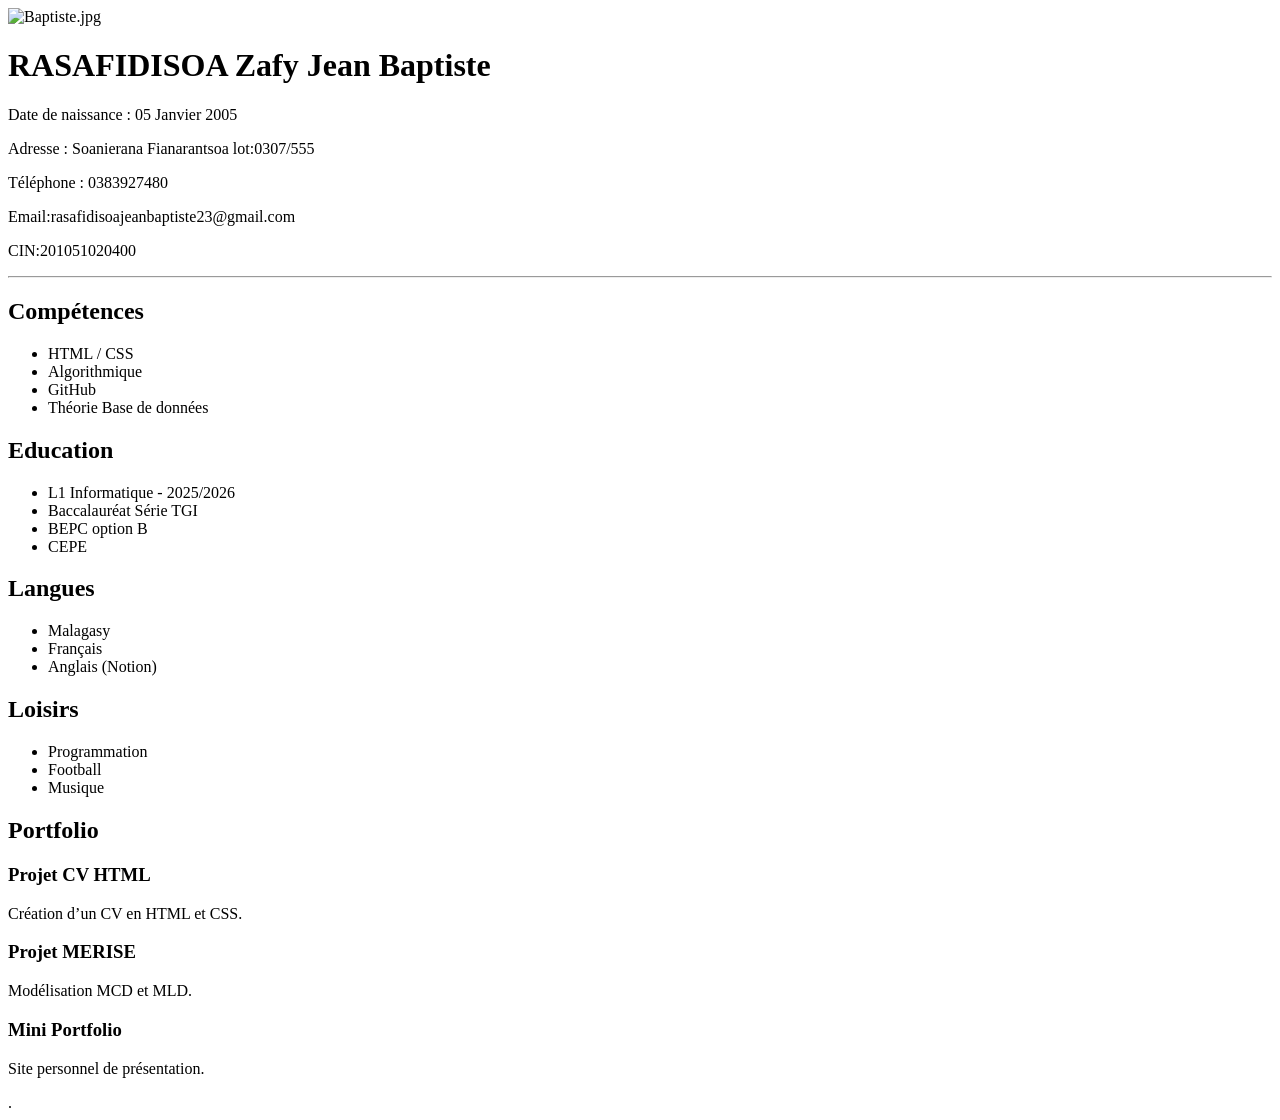
==== index.html @ 7fb0259f "Update and rename index.html.html to index.html" ====
<!DOCTYPE html>
<html lang="fr">
<head>
    <meta charset="UTF-8">
    <title>CV - Rasafidisoa Zafy Jean Baptiste</title>
    <link rel="stylesheet" href="style.css">
</head>
<body>

<div class="cv-container">

    <div class="headsaryer">
        <img src="sary\rasafidisoa zafy jean baptiste.jpg" alt="Baptiste.jpg">
        <div class="info">
            <h1>RASAFIDISOA Zafy Jean Baptiste</h1>
            <p>Date de naissance : 05 Janvier 2005</p>
            <p>Adresse : Soanierana Fianarantsoa lot:0307/555</p>
            <p>Téléphone : 0383927480</p>
            <p>Email:rasafidisoajeanbaptiste23@gmail.com</p>
            <p>CIN:201051020400</p>
        </div>
    </div>

    <hr>

    <h2>Compétences</h2>
    <ul>
        <li>HTML / CSS</li>
        <li>Algorithmique</li>
        <li>GitHub</li>
        <li>Théorie Base de données</li>
    </ul>

    <h2>Education</h2>
    <ul>
        <li>L1 Informatique - 2025/2026</li>
        <li>Baccalauréat Série TGI</li>
        <li>BEPC option B</li>
        <li>CEPE</li>
    </ul>

    <h2>Langues</h2>
    <ul>
        <li>Malagasy</li>
        <li>Français</li>
        <li>Anglais (Notion)</li>
    </ul>

    <h2>Loisirs</h2>
    <ul>
        <li>Programmation</li>
        <li>Football</li>
        <li>Musique</li>
    </ul>

    <!-- PORTFOLIO -->
    <h2>Portfolio</h2>
    <div class="portfolio">
        <div class="project">
            <h3>Projet CV HTML</h3>
            <p>Création d’un CV en HTML et CSS.</p>
        </div>

        <div class="project">
            <h3>Projet MERISE</h3>
            <p>Modélisation MCD et MLD.</p>
        </div>

        <div class="project">
            <h3>Mini Portfolio</h3>
            <p>Site personnel de présentation.</p>
        </div>
    </div>

</div>

</body>
</html>

.
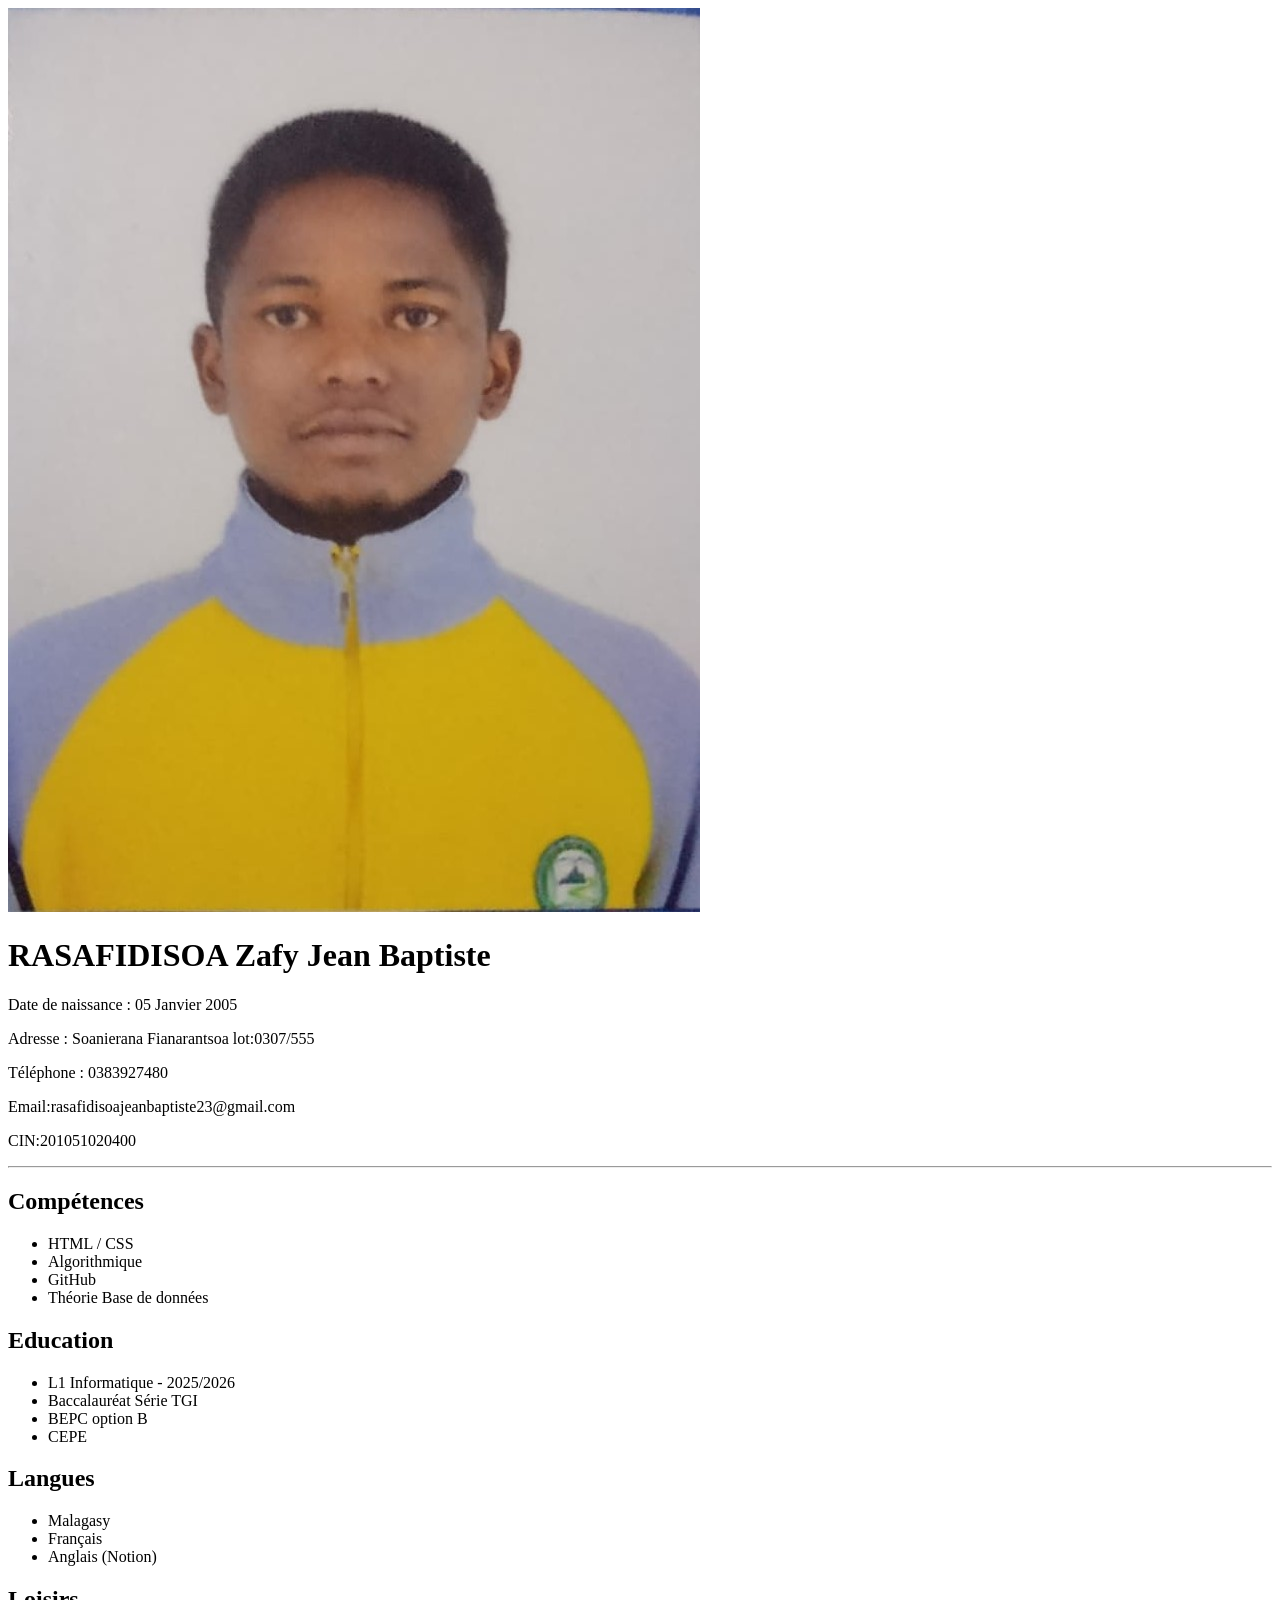
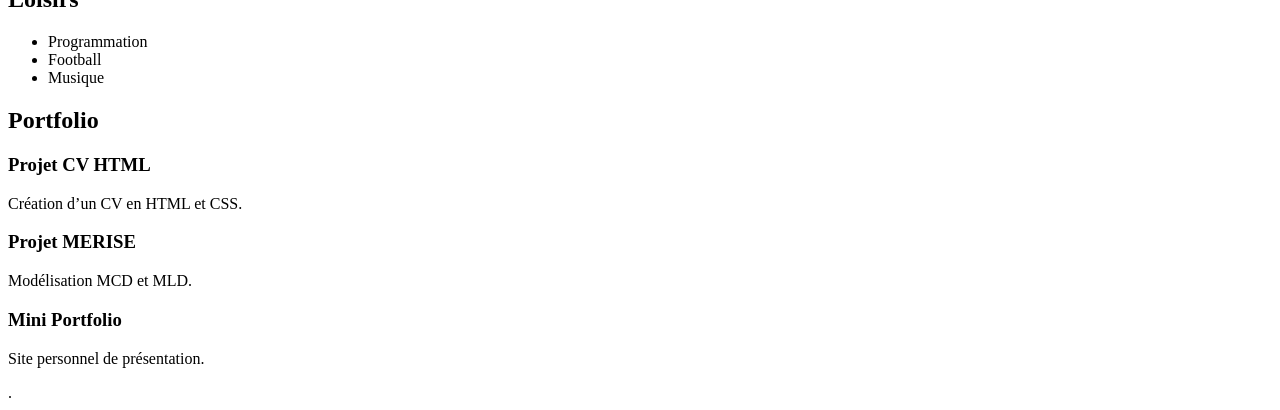
==== commit 5401b09b: "Update image source in CV HTML file" ====
--- a/index.html
+++ b/index.html
@@ -10,7 +10,7 @@
 <div class="cv-container">
 
     <div class="headsaryer">
-        <img src="sary\rasafidisoa zafy jean baptiste.jpg" alt="Baptiste.jpg">
+        <img src="baptiste.jpg" alt="baptiste.jpg">
         <div class="info">
             <h1>RASAFIDISOA Zafy Jean Baptiste</h1>
             <p>Date de naissance : 05 Janvier 2005</p>
@@ -79,3 +79,4 @@
 
 .
 
+
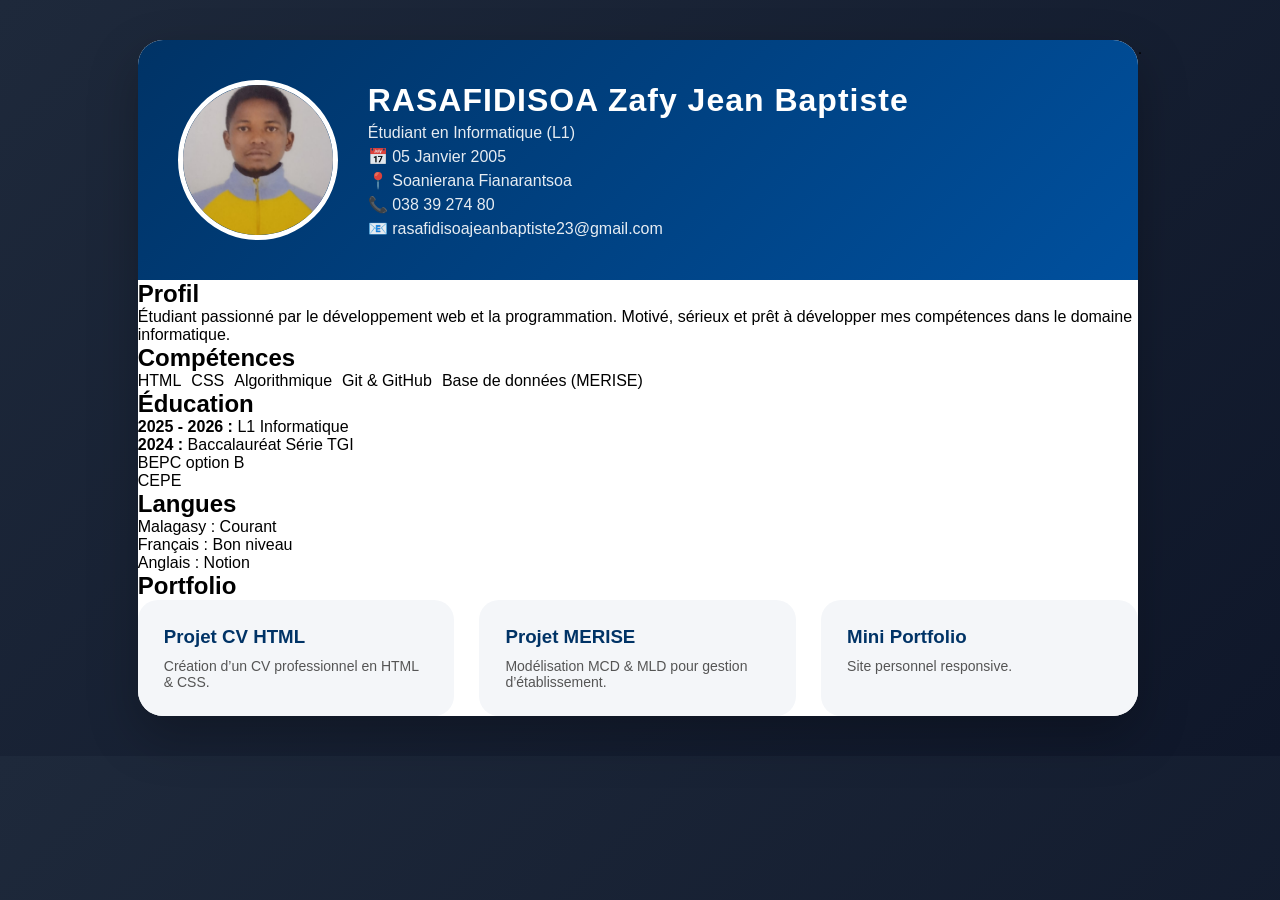
==== commit e508c9b7: "Revise CV layout and add profile section Updated CV to include a professional profile section and im" ====
--- a/index.html
+++ b/index.html
@@ -9,74 +9,83 @@
 
 <div class="cv-container">
 
-    <div class="headsaryer">
-        <img src="baptiste.jpg" alt="baptiste.jpg">
+    <header class="header">
+        <img src="baptiste.jpg" alt="Photo Baptiste">
         <div class="info">
             <h1>RASAFIDISOA Zafy Jean Baptiste</h1>
-            <p>Date de naissance : 05 Janvier 2005</p>
-            <p>Adresse : Soanierana Fianarantsoa lot:0307/555</p>
-            <p>Téléphone : 0383927480</p>
-            <p>Email:rasafidisoajeanbaptiste23@gmail.com</p>
-            <p>CIN:201051020400</p>
+            <p>Étudiant en Informatique (L1)</p>
+            <p>📅 05 Janvier 2005</p>
+            <p>📍 Soanierana Fianarantsoa</p>
+            <p>📞 038 39 274 80</p>
+            <p>📧 rasafidisoajeanbaptiste23@gmail.com</p>
         </div>
-    </div>
+    </header>
 
-    <hr>
+    <section>
+        <h2>Profil</h2>
+        <p>
+            Étudiant passionné par le développement web et la programmation.
+            Motivé, sérieux et prêt à développer mes compétences dans le domaine informatique.
+        </p>
+    </section>
 
-    <h2>Compétences</h2>
-    <ul>
-        <li>HTML / CSS</li>
-        <li>Algorithmique</li>
-        <li>GitHub</li>
-        <li>Théorie Base de données</li>
-    </ul>
+    <section>
+        <h2>Compétences</h2>
+        <div class="skills">
+            <span>HTML</span>
+            <span>CSS</span>
+            <span>Algorithmique</span>
+            <span>Git & GitHub</span>
+            <span>Base de données (MERISE)</span>
+        </div>
+    </section>
 
-    <h2>Education</h2>
-    <ul>
-        <li>L1 Informatique - 2025/2026</li>
-        <li>Baccalauréat Série TGI</li>
-        <li>BEPC option B</li>
-        <li>CEPE</li>
-    </ul>
+    <section>
+        <h2>Éducation</h2>
+        <ul>
+            <li><strong>2025 - 2026 :</strong> L1 Informatique</li>
+            <li><strong>2024 :</strong> Baccalauréat Série TGI</li>
+            <li>BEPC option B</li>
+            <li>CEPE</li>
+        </ul>
+    </section>
 
-    <h2>Langues</h2>
-    <ul>
-        <li>Malagasy</li>
-        <li>Français</li>
-        <li>Anglais (Notion)</li>
-    </ul>
+    <section>
+        <h2>Langues</h2>
+        <ul>
+            <li>Malagasy : Courant</li>
+            <li>Français : Bon niveau</li>
+            <li>Anglais : Notion</li>
+        </ul>
+    </section>
 
-    <h2>Loisirs</h2>
-    <ul>
-        <li>Programmation</li>
-        <li>Football</li>
-        <li>Musique</li>
-    </ul>
+    <section>
+        <h2>Portfolio</h2>
+        <div class="portfolio">
+            <div class="project">
+                <h3>Projet CV HTML</h3>
+                <p>Création d’un CV professionnel en HTML & CSS.</p>
+            </div>
 
-    <!-- PORTFOLIO -->
-    <h2>Portfolio</h2>
-    <div class="portfolio">
-        <div class="project">
-            <h3>Projet CV HTML</h3>
-            <p>Création d’un CV en HTML et CSS.</p>
+            <div class="project">
+                <h3>Projet MERISE</h3>
+                <p>Modélisation MCD & MLD pour gestion d’établissement.</p>
+            </div>
+
+            <div class="project">
+                <h3>Mini Portfolio</h3>
+                <p>Site personnel responsive.</p>
+            </div>
         </div>
-
-        <div class="project">
-            <h3>Projet MERISE</h3>
-            <p>Modélisation MCD et MLD.</p>
-        </div>
-
-        <div class="project">
-            <h3>Mini Portfolio</h3>
-            <p>Site personnel de présentation.</p>
-        </div>
-    </div>
+    </section>
 
 </div>
 
 </body>
 </html>
 
+
 .
 
 
+
--- a/style.css
+++ b/style.css
@@ -0,0 +1,125 @@
+/* RESET */
+* {
+    margin: 0;
+    padding: 0;
+    box-sizing: border-box;
+}
+
+body {
+    font-family: 'Poppins', Arial, sans-serif;
+    background: linear-gradient(135deg, #1e293b, #0f172a);
+    display: flex;
+    justify-content: center;
+    padding: 40px 15px;
+}
+
+/* CONTAINER */
+.cv-container {
+    width: 100%;
+    max-width: 1000px;
+    background: #ffffff;
+    border-radius: 25px;
+    overflow: hidden;
+    box-shadow: 0 20px 50px rgba(0,0,0,0.25);
+}
+
+/* HEADER SECTION */
+.header {
+    background: linear-gradient(135deg, #003366, #00509e);
+    color: white;
+    display: flex;
+    align-items: center;
+    padding: 40px;
+    gap: 30px;
+}
+
+.header img {
+    width: 160px;
+    height: 160px;
+    border-radius: 50%;
+    object-fit: cover;
+    border: 5px solid white;
+}
+
+/* NAME */
+.info h1 {
+    font-size: 32px;
+    letter-spacing: 1px;
+}
+
+.info p {
+    opacity: 0.9;
+    margin-top: 5px;
+}
+
+/* SECTION */
+.section {
+    padding: 35px 40px;
+}
+
+.section h2 {
+    font-size: 22px;
+    color: #003366;
+    margin-bottom: 20px;
+    position: relative;
+}
+
+.section h2::after {
+    content: "";
+    width: 50px;
+    height: 4px;
+    background: #003366;
+    position: absolute;
+    left: 0;
+    bottom: -8px;
+    border-radius: 5px;
+}
+
+/* PORTFOLIO GRID */
+.portfolio {
+    display: grid;
+    grid-template-columns: repeat(auto-fit, minmax(250px, 1fr));
+    gap: 25px;
+}
+
+.project {
+    background: #f4f6f9;
+    padding: 25px;
+    border-radius: 20px;
+    transition: 0.4s ease;
+    cursor: pointer;
+    border: 1px solid transparent;
+}
+
+.project:hover {
+    transform: translateY(-8px);
+    box-shadow: 0 15px 30px rgba(0,0,0,0.15);
+    border: 1px solid #003366;
+}
+
+.project h3 {
+    color: #003366;
+    margin-bottom: 10px;
+}
+
+.project p {
+    font-size: 14px;
+    color: #555;
+}
+
+/* SKILLS STYLE */
+.skills {
+    display: flex;
+    flex-wrap: wrap;
+    gap: 10px;
+}
+
+.skill {
+    background: #003366;
+    color: white;
+    padding: 8px 15px;
+    border-radius: 30px;
+    font-size: 13px;
+}
+
+
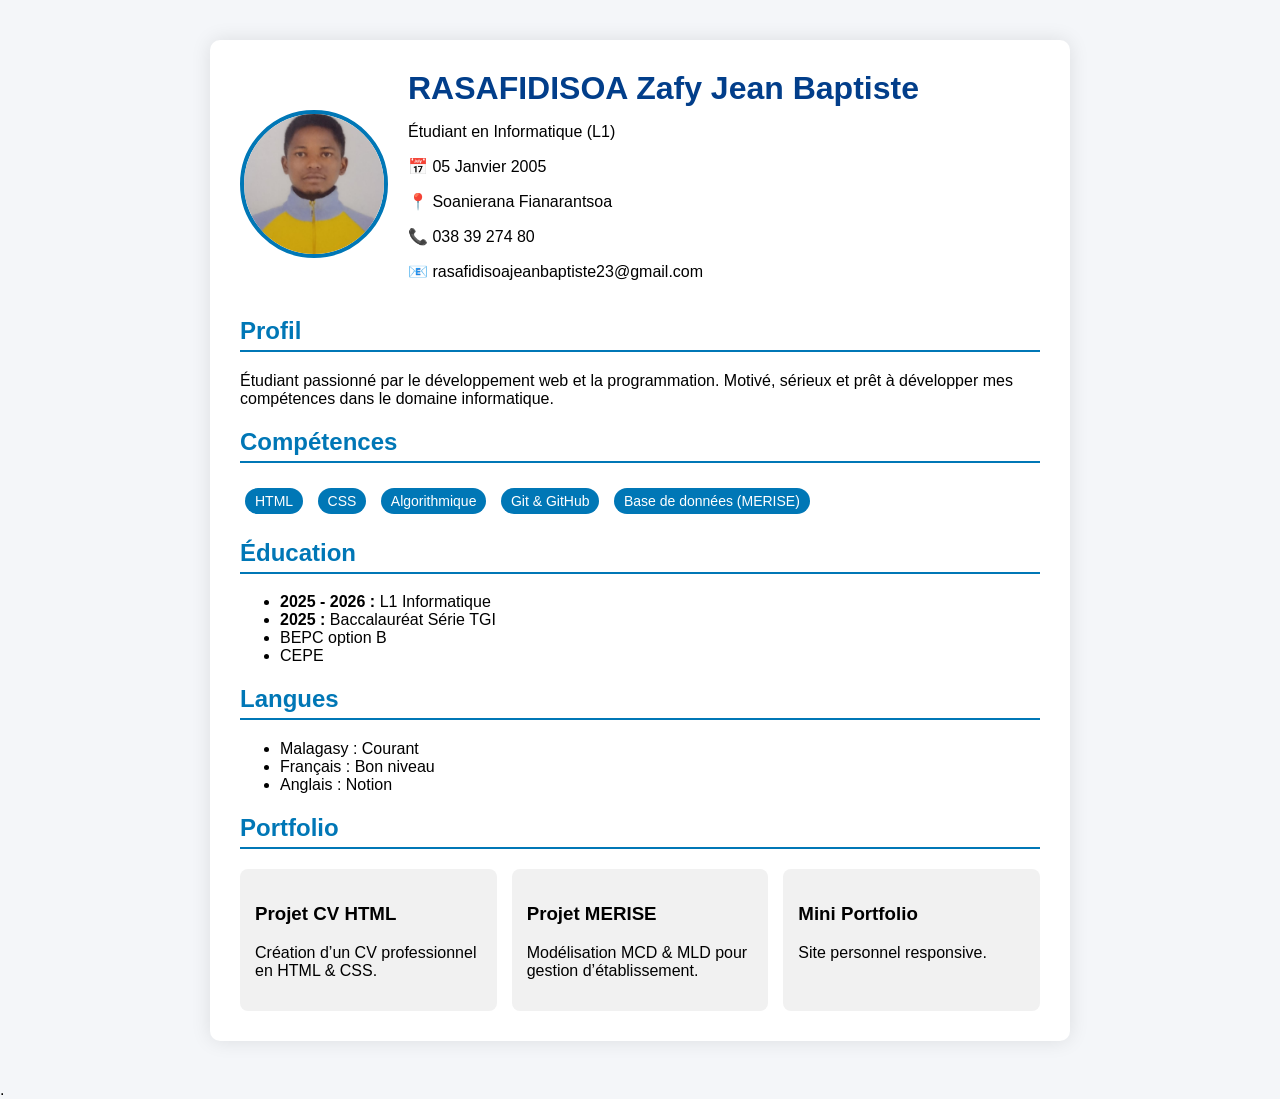
==== commit 20f028b6: "Fix formatting issues in index.html" ====
--- a/index.html
+++ b/index.html
@@ -44,7 +44,7 @@
         <h2>Éducation</h2>
         <ul>
             <li><strong>2025 - 2026 :</strong> L1 Informatique</li>
-            <li><strong>2024 :</strong> Baccalauréat Série TGI</li>
+            <li><strong>2025 :</strong> Baccalauréat Série TGI</li>
             <li>BEPC option B</li>
             <li>CEPE</li>
         </ul>
@@ -89,3 +89,4 @@
 
 
 
+
--- a/style.css
+++ b/style.css
@@ -1,125 +1,66 @@
-/* RESET */
-* {
+body {
+    font-family: Arial, sans-serif;
+    background: #f4f6f9;
     margin: 0;
     padding: 0;
-    box-sizing: border-box;
 }
 
-body {
-    font-family: 'Poppins', Arial, sans-serif;
-    background: linear-gradient(135deg, #1e293b, #0f172a);
-    display: flex;
-    justify-content: center;
-    padding: 40px 15px;
+.cv-container {
+    width: 800px;
+    margin: 40px auto;
+    background: white;
+    padding: 30px;
+    border-radius: 10px;
+    box-shadow: 0 0 20px rgba(0,0,0,0.1);
 }
 
-/* CONTAINER */
-.cv-container {
-    width: 100%;
-    max-width: 1000px;
-    background: #ffffff;
-    border-radius: 25px;
-    overflow: hidden;
-    box-shadow: 0 20px 50px rgba(0,0,0,0.25);
-}
-
-/* HEADER SECTION */
 .header {
-    background: linear-gradient(135deg, #003366, #00509e);
-    color: white;
     display: flex;
     align-items: center;
-    padding: 40px;
-    gap: 30px;
+    gap: 20px;
 }
 
 .header img {
-    width: 160px;
-    height: 160px;
+    width: 140px;
+    height: 140px;
     border-radius: 50%;
     object-fit: cover;
-    border: 5px solid white;
+    border: 4px solid #0077b6;
 }
 
-/* NAME */
-.info h1 {
-    font-size: 32px;
-    letter-spacing: 1px;
+h1 {
+    margin: 0;
+    color: #023e8a;
 }
 
-.info p {
-    opacity: 0.9;
-    margin-top: 5px;
+h2 {
+    color: #0077b6;
+    border-bottom: 2px solid #0077b6;
+    padding-bottom: 5px;
 }
 
-/* SECTION */
-.section {
-    padding: 35px 40px;
+.skills span {
+    display: inline-block;
+    background: #0077b6;
+    color: white;
+    padding: 5px 10px;
+    margin: 5px;
+    border-radius: 20px;
+    font-size: 14px;
 }
 
-.section h2 {
-    font-size: 22px;
-    color: #003366;
-    margin-bottom: 20px;
-    position: relative;
-}
-
-.section h2::after {
-    content: "";
-    width: 50px;
-    height: 4px;
-    background: #003366;
-    position: absolute;
-    left: 0;
-    bottom: -8px;
-    border-radius: 5px;
-}
-
-/* PORTFOLIO GRID */
 .portfolio {
-    display: grid;
-    grid-template-columns: repeat(auto-fit, minmax(250px, 1fr));
-    gap: 25px;
+    display: flex;
+    gap: 15px;
 }
 
 .project {
-    background: #f4f6f9;
-    padding: 25px;
-    border-radius: 20px;
-    transition: 0.4s ease;
-    cursor: pointer;
-    border: 1px solid transparent;
-}
-
-.project:hover {
-    transform: translateY(-8px);
-    box-shadow: 0 15px 30px rgba(0,0,0,0.15);
-    border: 1px solid #003366;
-}
-
-.project h3 {
-    color: #003366;
-    margin-bottom: 10px;
-}
-
-.project p {
-    font-size: 14px;
-    color: #555;
-}
-
-/* SKILLS STYLE */
-.skills {
-    display: flex;
-    flex-wrap: wrap;
-    gap: 10px;
-}
-
-.skill {
-    background: #003366;
-    color: white;
-    padding: 8px 15px;
-    border-radius: 30px;
-    font-size: 13px;
+    background: #f1f1f1;
+    padding: 15px;
+    border-radius: 8px;
+    flex: 1;
 }
 
 
+
+
